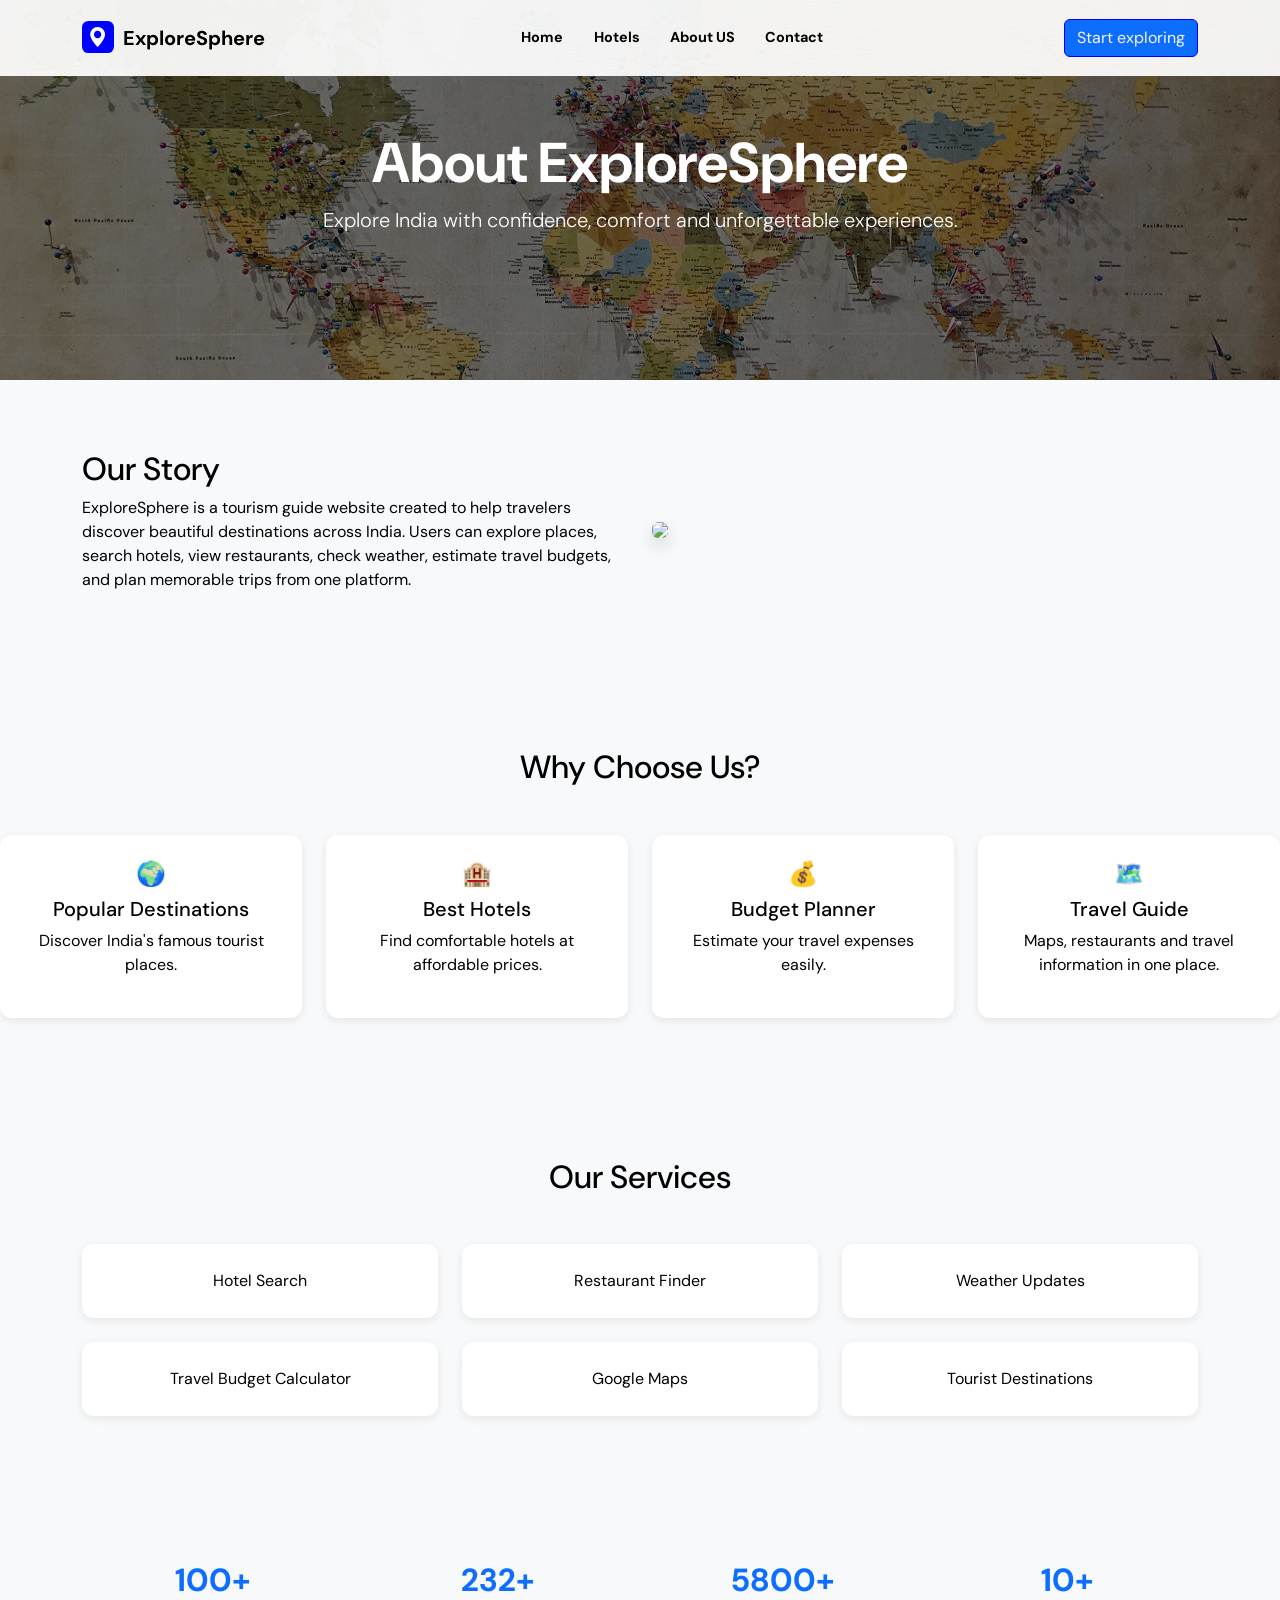
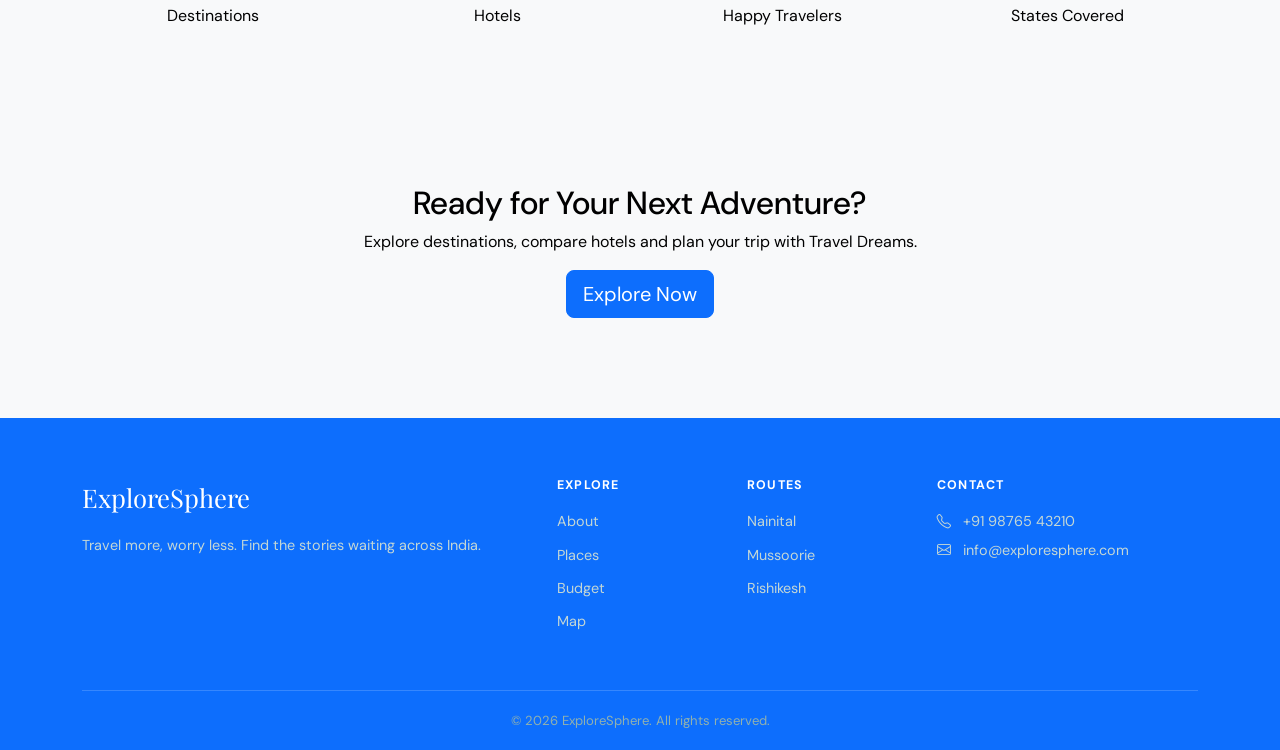
==== homepage/About us/about.html @ 9fa08522 "ExploreSphere" ====
<!doctype html>
<html lang="en">
  <head>
    <meta charset="UTF-8" />
    <meta name="viewport" content="width=device-width, initial-scale=1.0" />
    <title>About Us - Travel Dreams</title>
   <!-- Google Fonts -->
    <link
      href="https://fonts.googleapis.com/css2?family=DM+Sans:wght@400;500;600;700&family=Playfair+Display:wght@600;700&display=swap"
      rel="stylesheet"
    />
    <link
      href="https://cdn.jsdelivr.net/npm/bootstrap@5.3.3/dist/css/bootstrap.min.css"
      rel="stylesheet"
    />
    <link
      href="https://cdn.jsdelivr.net/npm/bootstrap-icons@1.11.3/font/bootstrap-icons.min.css"
      rel="stylesheet"
    />
   <link rel="stylesheet" href="style.css">
  </head>
  <body>
    <!-- =========================
     NAVBAR
========================= -->

    <nav class="navbar navbar-expand-lg fixed-top site-nav" id="siteNav">
      <div class="container">
        <a
          class="navbar-brand d-flex align-items-center"
          href="#home"
          aria-label="ExploreSphere home"
        >
        <!--bi-compass-fill  -->
          <span class="brand-mark"><i class="bi bi-geo-alt-fill brand-pin
            "></i></span
          >ExploreSphere
        </a>
        <button
          class="navbar-toggler"
          type="button"
          data-bs-toggle="collapse"
          data-bs-target="#mainNav"
          aria-controls="mainNav"
          aria-expanded="false"
          aria-label="Open navigation"
        >
          <span class="navbar-toggler-icon"></span>
        </button>
        <div class="collapse navbar-collapse" id="mainNav">
          <ul class="navbar-nav mx-lg-auto">
            <li class="nav-item">
              <a class="nav-link " href="/homepage/home/index.html">Home</a>
            </li>
            <li class="nav-item">
              <a class="nav-link" href="/homepage/Hotels/hotel.html">Hotels</a>
            </li>
            <li class="nav-item">
              <a class="nav-link" href="/homepage/About us/about.html">About US</a>
            </li>
            <li class="nav-item">
              <a class="nav-link" href="/homepage/Contact/contact.html">Contact</a>
            </li>
          </ul>
          <div class="d-flex align-items-center gap-2 mt-3 mt-lg-0">
            
            <a class="btn btn-brand" href="#destinations"
              >Start exploring</a>
          </div>
        </div>
      </div>
    </nav>
    <section class="hero">
      <div>
        <h1 class="display-4 fw-bold">About ExploreSphere</h1>
        <p class="lead">
          Explore India with confidence, comfort and unforgettable experiences.
        </p>
      </div>
    </section>

    <section class="section">
      <div class="container">
        <div class="row align-items-center">
          <div class="col-lg-6">
            <h2>Our Story</h2>
            <p>
              ExploreSphere is a tourism guide website created to help travelers
              discover beautiful destinations across India. Users can explore
              places, search hotels, view restaurants, check weather, estimate
              travel budgets, and plan memorable trips from one platform.
            </p>
          </div>
          <div class="col-lg-6">
            <img
              src="https://images.unsplash.com/photo-1488646953014-85cb44e25828?auto=format&fit=crop&w=900&q=80"
              class="img-fluid rounded shadow"
            />
          </div>
        </div>
      </div>
    </section>
 
    <section class="section bg-light >
      <div class="container">
        <h2 class="text-center mb-5">Why Choose Us?</h2>
        <div class="row g-4">
          <div class="col-md-3">
            <div class="icon-card text-center">
              <h4>🌍</h4>
              <h5>Popular Destinations</h5>
              <p>Discover India's famous tourist places.</p>
            </div>
          </div>
          <div class="col-md-3">
            <div class="icon-card text-center">
              <h4>🏨</h4>
              <h5>Best Hotels</h5>
              <p>Find comfortable hotels at affordable prices.</p>
            </div>
          </div>
          <div class="col-md-3">
            <div class="icon-card text-center">
              <h4>💰</h4>
              <h5>Budget Planner</h5>
              <p>Estimate your travel expenses easily.</p>
            </div>
          </div>
          <div class="col-md-3">
            <div class="icon-card text-center">
              <h4>🗺️</h4>
              <h5>Travel Guide</h5>
              <p>Maps, restaurants and travel information in one place.</p>
            </div>
          </div>
        </div>
      </div>
    </section>

    <section class="section">
      <div class="container">
        <h2 class="text-center mb-5">Our Services</h2>
        <div class="row text-center g-4">
          <div class="col-md-4"><div class="icon-card">Hotel Search</div></div>
          <div class="col-md-4">
            <div class="icon-card">Restaurant Finder</div>
          </div>
          <div class="col-md-4">
            <div class="icon-card">Weather Updates</div>
          </div>
          <div class="col-md-4">
            <div class="icon-card">Travel Budget Calculator</div>
          </div>
          <div class="col-md-4"><div class="icon-card">Google Maps</div></div>
          <div class="col-md-4">
            <div class="icon-card">Tourist Destinations</div>
          </div>
        </div>
      </div>
    </section>

    <section class="section bg-light">
      <div class="container">
        <div class="row text-center">
          <div class="col-md-3">
            <div class="counter" id="c1">0</div>
            <p>Destinations</p>
          </div>
          <div class="col-md-3">
            <div class="counter" id="c2">0</div>
            <p>Hotels</p>
          </div>
          <div class="col-md-3">
            <div class="counter" id="c3">0</div>
            <p>Happy Travelers</p>
          </div>
          <div class="col-md-3">
            <div class="counter" id="c4">0</div>
            <p>States Covered</p>
          </div>
        </div>
      </div>
    </section>

    <section class="section text-center">
      <div class="container">
        <h2>Ready for Your Next Adventure?</h2>
        <p>
          Explore destinations, compare hotels and plan your trip with Travel
          Dreams.
        </p>
        <a href="index.html" class="btn btn-primary btn-lg">Explore Now</a>
      </div>
    </section>
 <!-- =========================
     FOOTER
========================= -->

    <footer class="footer">
      <!-- Content stays centered -->
      <div class="container">
        <div class="row g-4">
          <!-- Brand -->

          <div class="col-lg-5">
            <div class="footer-brand">ExploreSphere</div>

            <p class="mt-3 mb-0">
              Travel more, worry less. Find the stories waiting across India.
            </p>
          </div>

          <!-- Explore Links -->

          <div class="col-6 col-lg-2">
            <h3 class="footer-heading">Explore</h3>

            <ul class="footer-links">
              <li>
                <a href="#about"> About </a>
              </li>

              <li>
                <a href="#places"> Places </a>
              </li>

              <li>
                <a href="#budget"> Budget </a>
              </li>

              <li>
                <a href="#map"> Map </a>
              </li>
            </ul>
          </div>

          <!-- Routes -->

          <div class="col-6 col-lg-2">
            <h3 class="footer-heading">Routes</h3>

            <ul class="footer-links">
              <li>
                <a href="#places"> Nainital </a>
              </li>

              <li>
                <a href="#places"> Mussoorie </a>
              </li>

              <li>
                <a href="#places"> Rishikesh </a>
              </li>
            </ul>
          </div>

          <!-- Contact -->

          <div class="col-lg-3">
            <h3 class="footer-heading">Contact</h3>

            <p class="mb-1">
              <i class="bi bi-telephone me-2"></i>

              +91 98765 43210
            </p>

            <p class="mb-0">
              <i class="bi bi-envelope me-2"></i>

              info@exploresphere.com
            </p>
          </div>
        </div>

        <!-- Copyright -->

        <div class="footer-bottom text-center">
          &copy
          <span id="year">2026</span>
          ExploreSphere. All rights reserved.
        </div>
      </div>
    </footer>

    <script>
      function animate(id, target) {
        let n = 0;
        const el = document.getElementById(id);
        const step = Math.ceil(target / 80);
        const t = setInterval(() => {
          n += step;
          if (n >= target) {
            n = target;
            clearInterval(t);
          }
          el.textContent = n + "+";
        }, 25);
      }
      window.onload = () => {
        animate("c1", 100);
        animate("c2", 300);
        animate("c3", 8000);
        animate("c4", 10);
      };
    </script>
    <script src="https://cdn.jsdelivr.net/npm/bootstrap@5.3.3/dist/js/bootstrap.bundle.min.js"></script>
  </body>
</html>
---- homepage/About us/style.css ----
* {
    box-sizing: border-box;
}

html {
    scroll-behavior: smooth;
}

body {
    font-family: "DM Sans", Arial, Helvetica, sans-serif;
    background: #f8f9fa;
    color: var(--ink);
    overflow-x: hidden;
}

a {
    text-decoration: none;
}

section {
    scroll-margin-top: 80px;
}

        /* ==========================================================
   NAVBAR
========================================================== */

.site-nav {
        background: rgba(255, 255, 255, 0.929);
        min-height: 76px;
        transition:
          background 180ms ease,
          box-shadow 180ms ease;
      }
      .site-nav.scrolled {
        background: rgba(255, 255, 255, 0.97);
        box-shadow: 0 8px 26px rgba(18, 48, 53, 0.12);
      }
      .navbar-brand {
        color: #000000 !important;
        font-weight: 700;
      }
      .site-nav.scrolled .navbar-brand,
      .site-nav.scrolled .nav-link {
        color: var(--ink) !important;
      }
      .brand-pin {
        align-items: center;
        background: blue;
        border-radius: 20%;
        color: #fff;
        display: inline-flex;
        height: 32px;
        justify-content: center;
        margin-right: 0.55rem;
        width: 32px;
      }

/* ==========================================================
   NAVIGATION LINKS
========================================================== */

.nav-link {
        color: #000000 !important;
        font-size: 0.9rem;
        font-weight: 700;
        margin: 0 0.25rem;
        padding: 0.55rem 0.7rem !important;
      }
      .nav-link:hover,
      .nav-link.active {
        color: var(--orange) !important;
      }
      .nav-link.active {
        text-decoration: underline;
        text-decoration-color: var(--orange);
        text-underline-offset: 7px;
        text-decoration-thickness: 2px;
      }


/* ==========================================================
   NAVBAR TOGGLER
========================================================== */

.navbar-toggler {
        border-color: rgba(255, 255, 255, 0.5);
      }
      .site-nav.scrolled .navbar-toggler {
        border-color: var(--line);
      }
 navbar-toggler {
        border: 1px solid var(--line) !important;
        border-radius: 6px;
        padding: 0.38rem 0.55rem;
      }
      .navbar-toggler:focus {
        box-shadow: 0 0 0 0.18rem rgba(15, 107, 86, 0.2);
      }

/* ==========================================================
   BUTTONS
========================================================== */

.btn-route {
        background: blue;
        border: 1px solid blue;
        border-radius: 6px;
        color: #fff;
        font-size: 0.9rem;
        font-weight: 700;
        padding: 0.72rem 1.05rem;
        transition:
          transform 180ms ease,
          background 180ms ease;
      }
      .btn-route:hover {
        background: #cf6930;
        border-color: #cf6930;
        color: #fff;
        transform: translateY(-2px);
      }
      .btn-outline-route {
        border: 1px solid var(--sky);
        border-radius: 6px;
        color: var(--sky);
        font-size: 0.9rem;
        font-weight: 700;
        padding: 0.7rem 1.05rem;
      }
      .btn-outline-route:hover {
        background: var(--sky);
        color: #fff;
      }
.btn-brand {
        background: #0d6efd;
        border-color: blue;
        color: #f8f4f4;
      }
      .btn-brand:hover {
        background: #236cf4;
        border-color: #f7be51;
      }
      .btn-outline-light {
        border-radius: 6px;
        font-weight: 700;
        padding: 0.78rem 1.22rem;
      }
      .hero {
        height: 380px;
        background:
          linear-gradient(rgba(0, 0, 0, 0.55), rgba(0, 0, 0, 0.55)),
          url("/image/aboutbg.jpg")
            center/cover;
        display: flex;
        justify-content: center;
        align-items: center;
        color: #fff;
        text-align: center;
      }
      .section {
        padding: 70px 0;
      }
      .icon-card {
        background: #fff;
        border-radius: 12px;
        padding: 25px;
        box-shadow: 0 3px 10px rgba(0, 0, 0, 0.08);
        height: 100%;
      }
      .team img {
        width: 120px;
        height: 120px;
        border-radius: 50%;
        object-fit: cover;
      }
      .counter {
        font-size: 2rem;
        font-weight: bold;
        color: #0d6efd;
      }
     /* ==========================================================
   FOOTER
========================================================== */

  .footer{
    width:100%;
    background:#0d6efd;
    color:white;
    margin-top: 30px;
    padding:60px 0 20px;
}
      .footer-brand {
        color: #fff;
        font-family: "Playfair Display", serif;
        font-size: 1.6rem;
      }
      .footer-heading {
        color: #fff;
        font-size: 0.78rem;
        font-weight: 700;
        letter-spacing: 0.1em;
        margin-bottom: 1rem;
        text-transform: uppercase;
      }
      footer p,
      footer a {
        color: #c4d7d5;
        font-size: 0.9rem;
        line-height: 1.7;
      }
      footer a:hover {
        color: #fff;
      }
      .footer-links {
        list-style: none;
        margin: 0;
        padding: 0;
      }
      .footer-links li {
        margin-bottom: 0.55rem;
      }
      .footer-bottom {
        border-top: 1px solid rgba(255, 255, 255, 0.17);
        color: #91b1ae;
        font-size: 0.82rem;
        margin-top: 3rem;
        padding-top: 1.2rem;
      }
      
      @media (max-width: 991.98px) {
        .site-nav {
          background: rgba(15, 41, 47, 0.76);
        }
        .site-nav.scrolled {
          background: rgba(255, 255, 255, 0.97);
        }
        .navbar-collapse {
          background: #fff;
          border-radius: 8px;
          margin-top: 0.7rem;
          padding: 0.7rem;
        }
        .navbar-collapse .nav-link {
          color: var(--ink) !important;
        }
    }
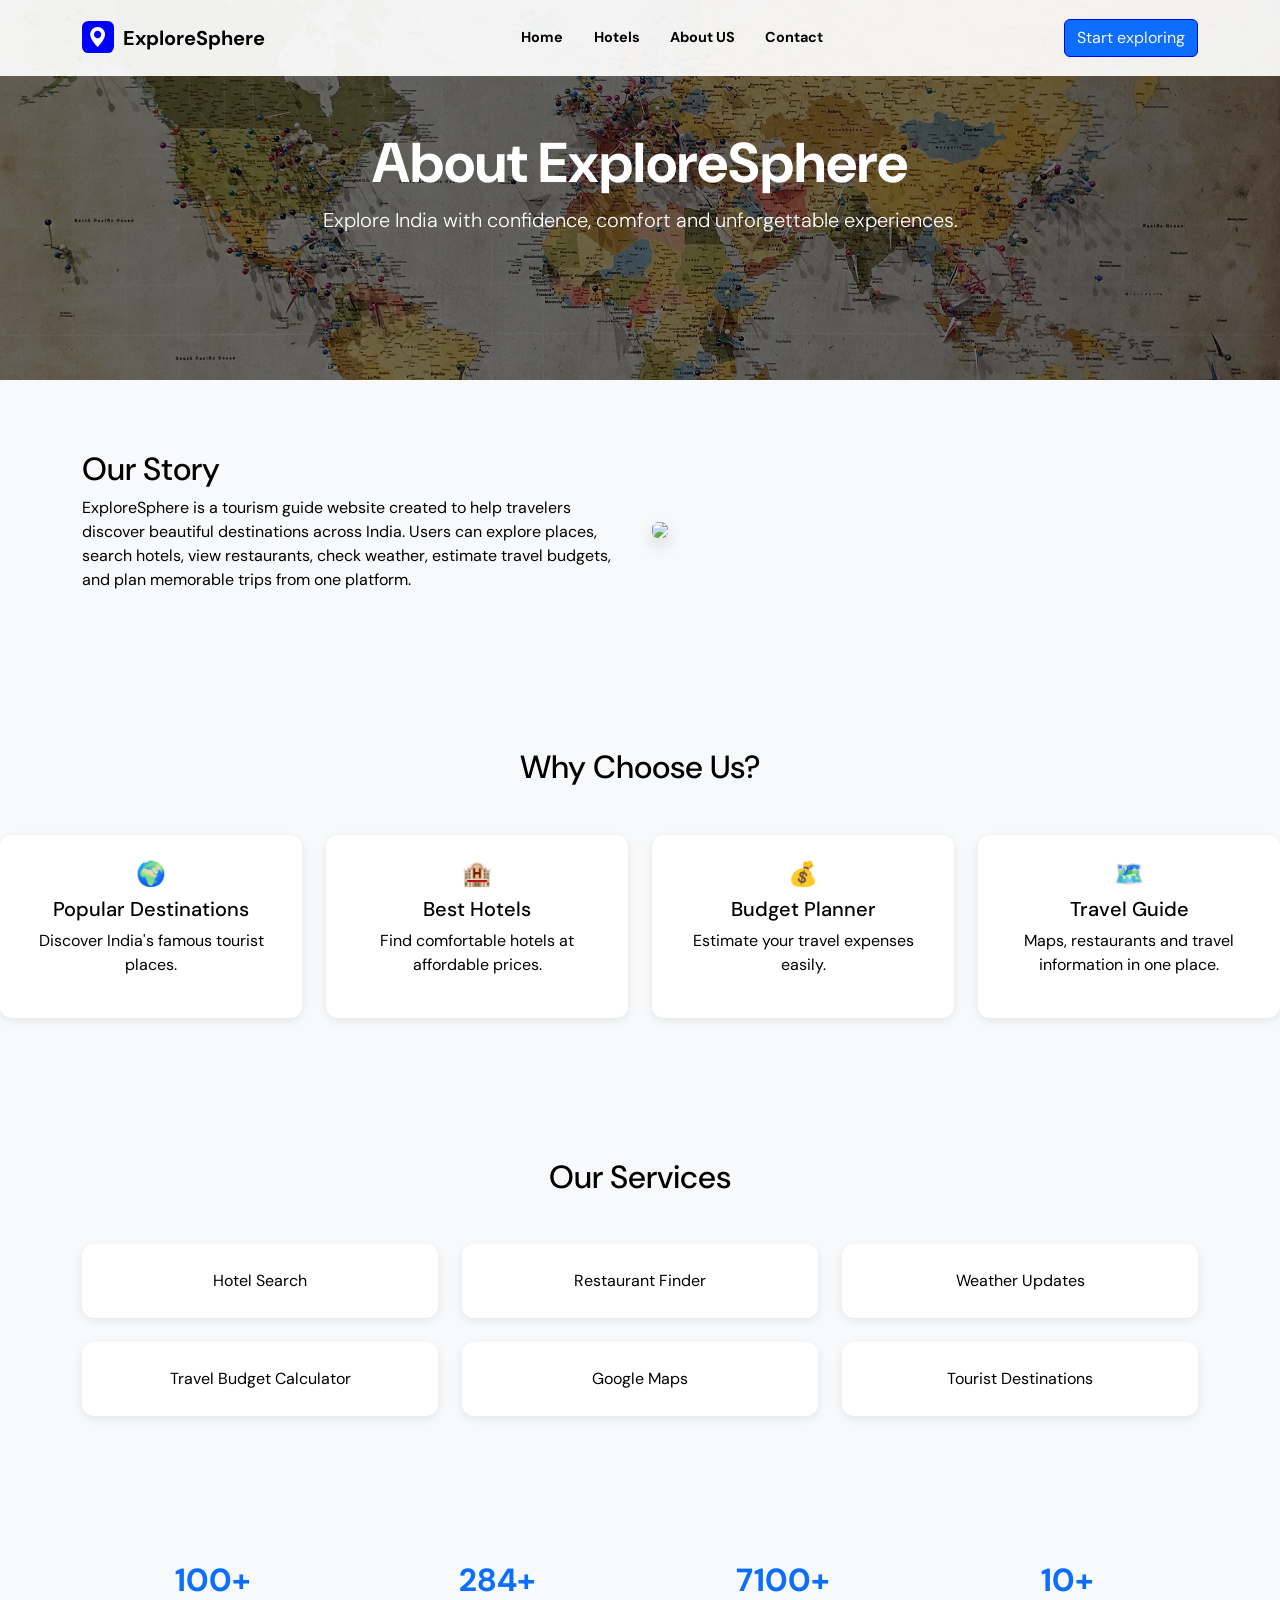
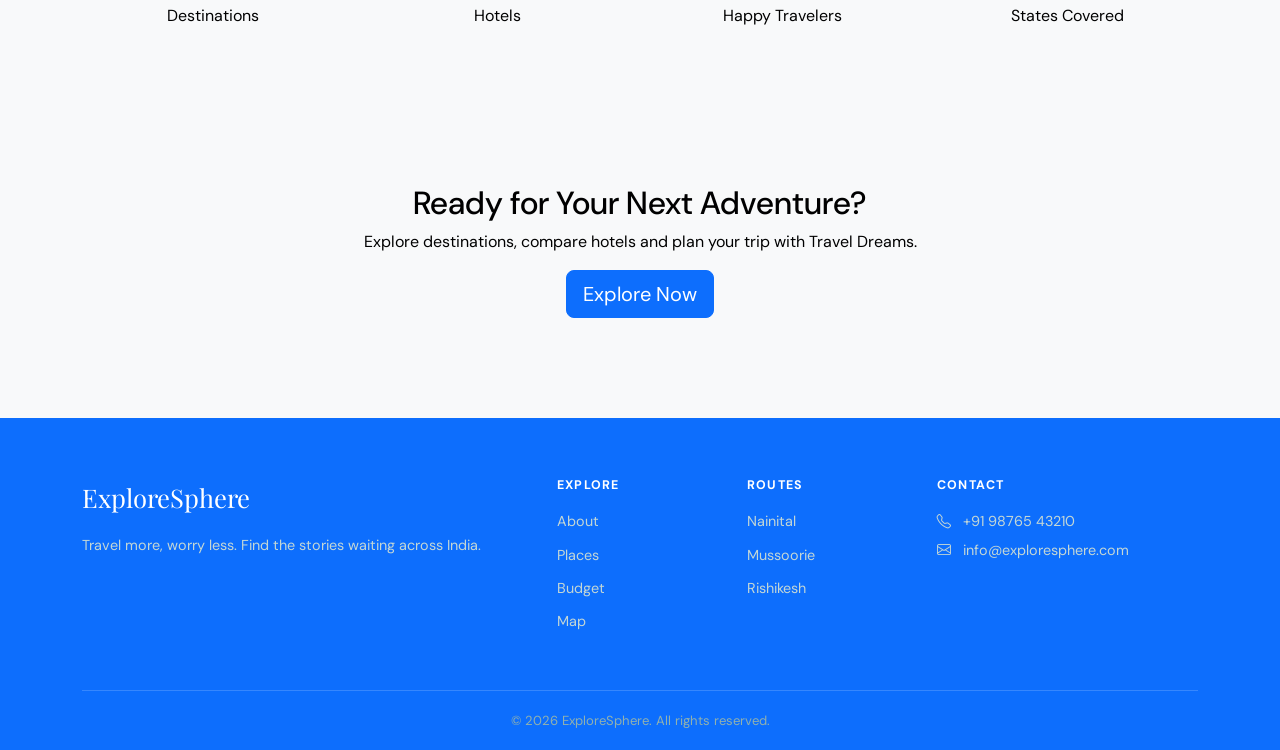
==== commit 085cf664: "updated" ====
--- a/homepage/About us/about.html
+++ b/homepage/About us/about.html
@@ -50,7 +50,7 @@
         <div class="collapse navbar-collapse" id="mainNav">
           <ul class="navbar-nav mx-lg-auto">
             <li class="nav-item">
-              <a class="nav-link " href="/homepage/home/index.html">Home</a>
+              <a class="nav-link " href="index.html">Home</a>
             </li>
             <li class="nav-item">
               <a class="nav-link" href="/homepage/Hotels/hotel.html">Hotels</a>
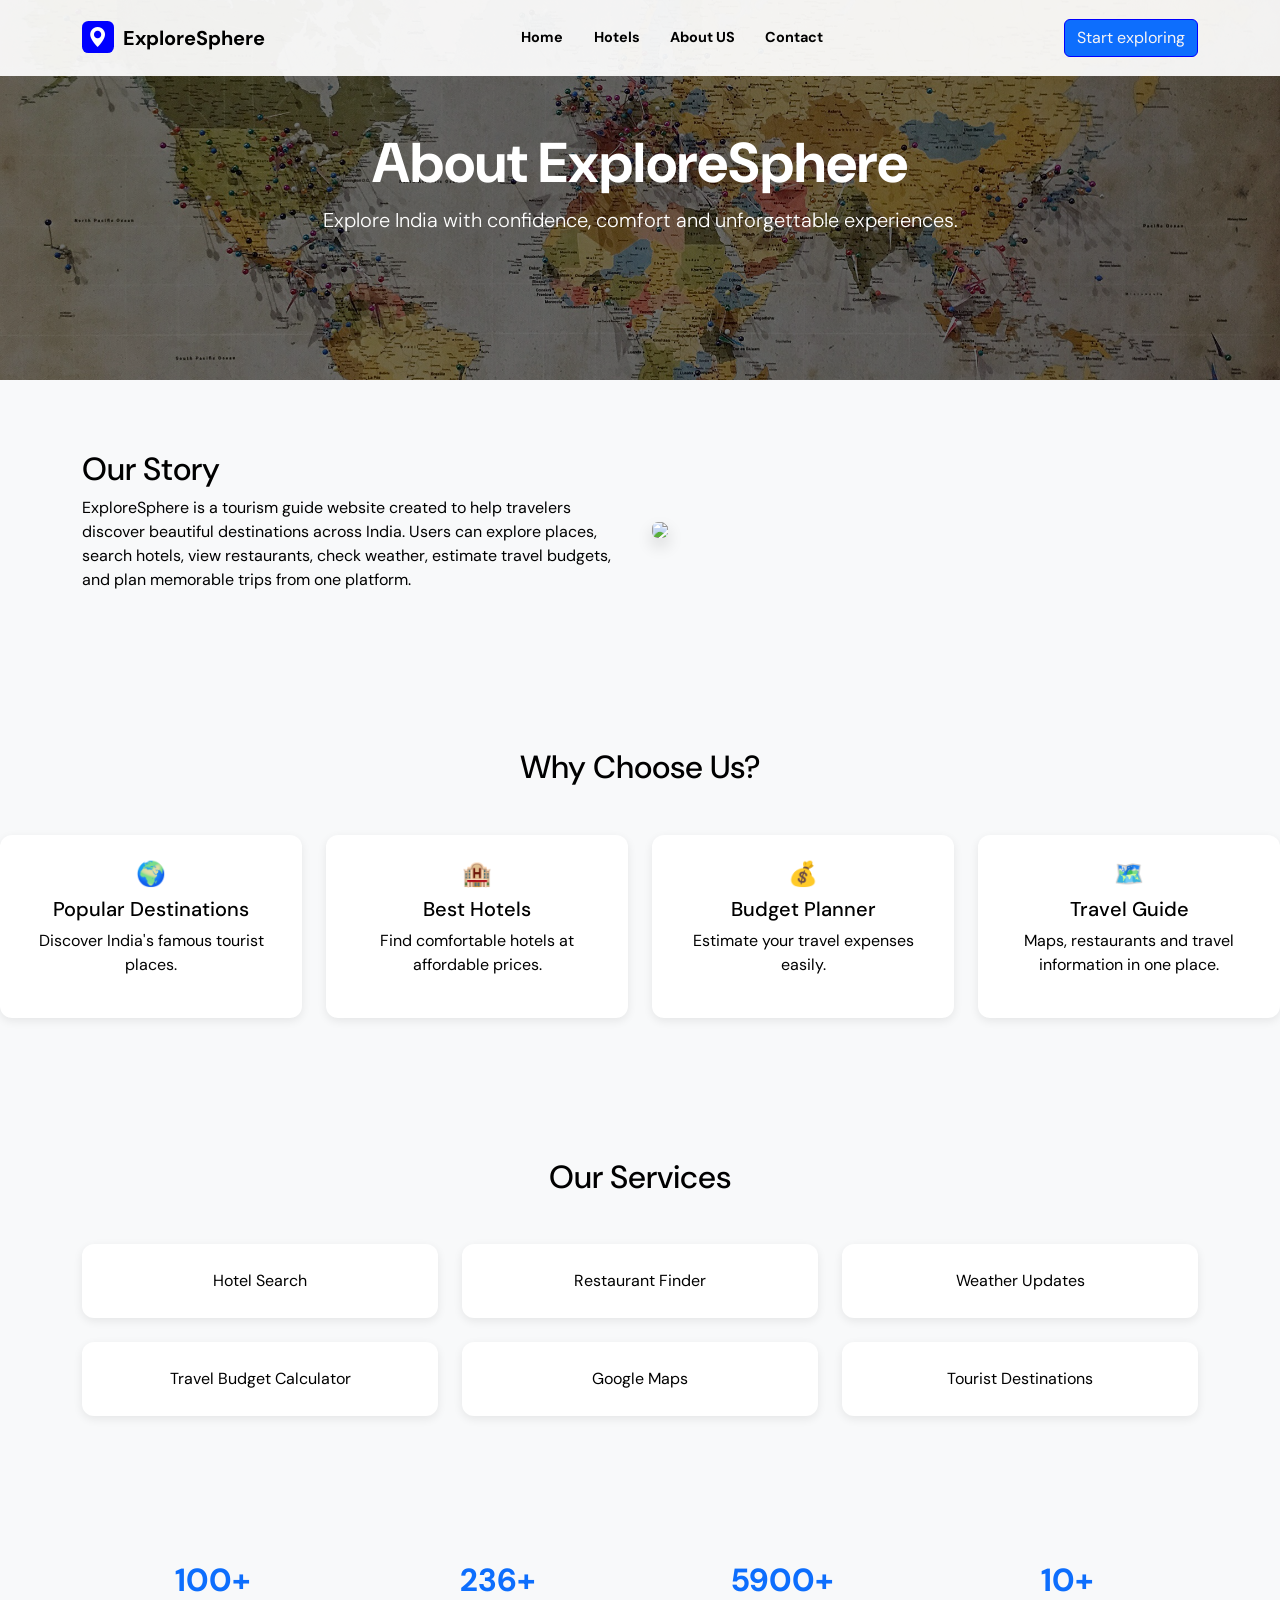
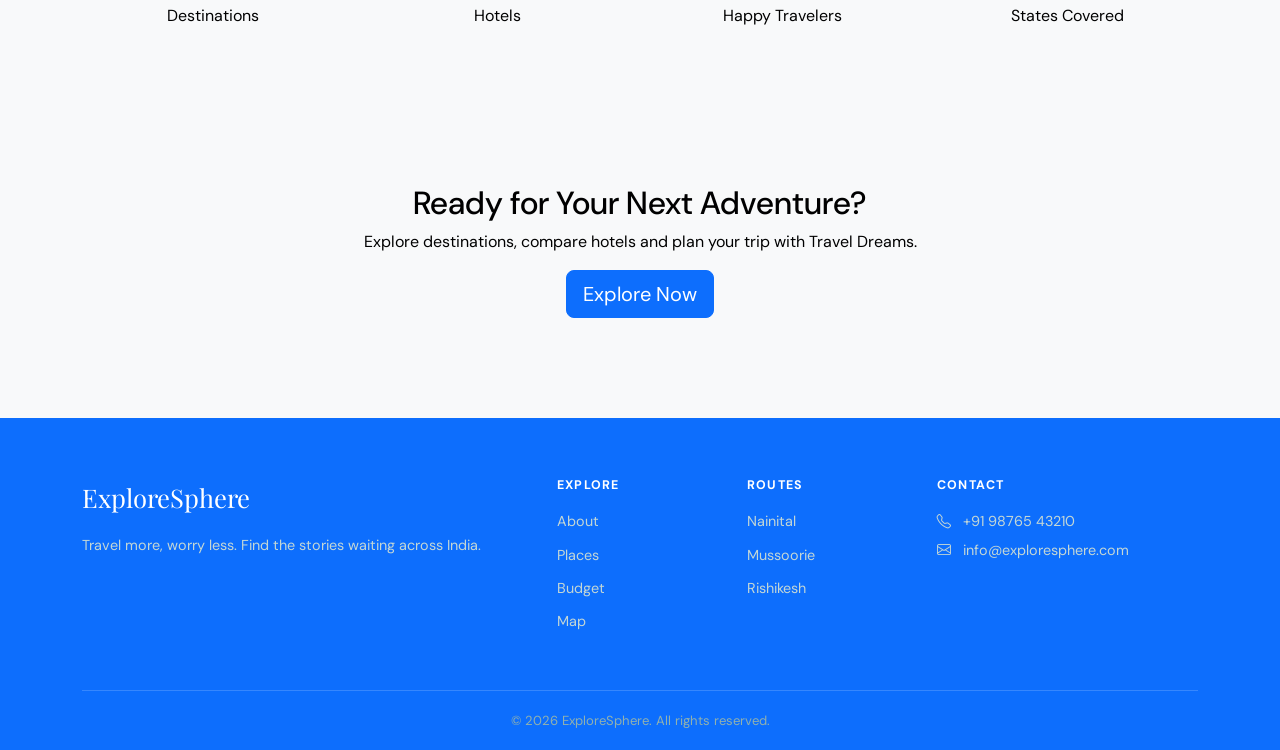
==== commit e737af58: "updated" ====
--- a/homepage/About us/about.html
+++ b/homepage/About us/about.html
@@ -50,7 +50,7 @@
         <div class="collapse navbar-collapse" id="mainNav">
           <ul class="navbar-nav mx-lg-auto">
             <li class="nav-item">
-              <a class="nav-link " href="index.html">Home</a>
+              <a class="nav-link" href="../../index.html">Home</a>
             </li>
             <li class="nav-item">
               <a class="nav-link" href="/homepage/Hotels/hotel.html">Hotels</a>
@@ -189,7 +189,7 @@
           Explore destinations, compare hotels and plan your trip with Travel
           Dreams.
         </p>
-        <a href="index.html" class="btn btn-primary btn-lg">Explore Now</a>
+        <a href="../../index.html" class="btn btn-primary btn-lg">Explore Now</a>
       </div>
     </section>
  <!-- =========================
--- a/homepage/About us/style.css
+++ b/homepage/About us/style.css
@@ -231,7 +231,7 @@
       
       @media (max-width: 991.98px) {
         .site-nav {
-          background: rgba(15, 41, 47, 0.76);
+           background: rgba(255, 255, 255, 0.929);
         }
         .site-nav.scrolled {
           background: rgba(255, 255, 255, 0.97);
